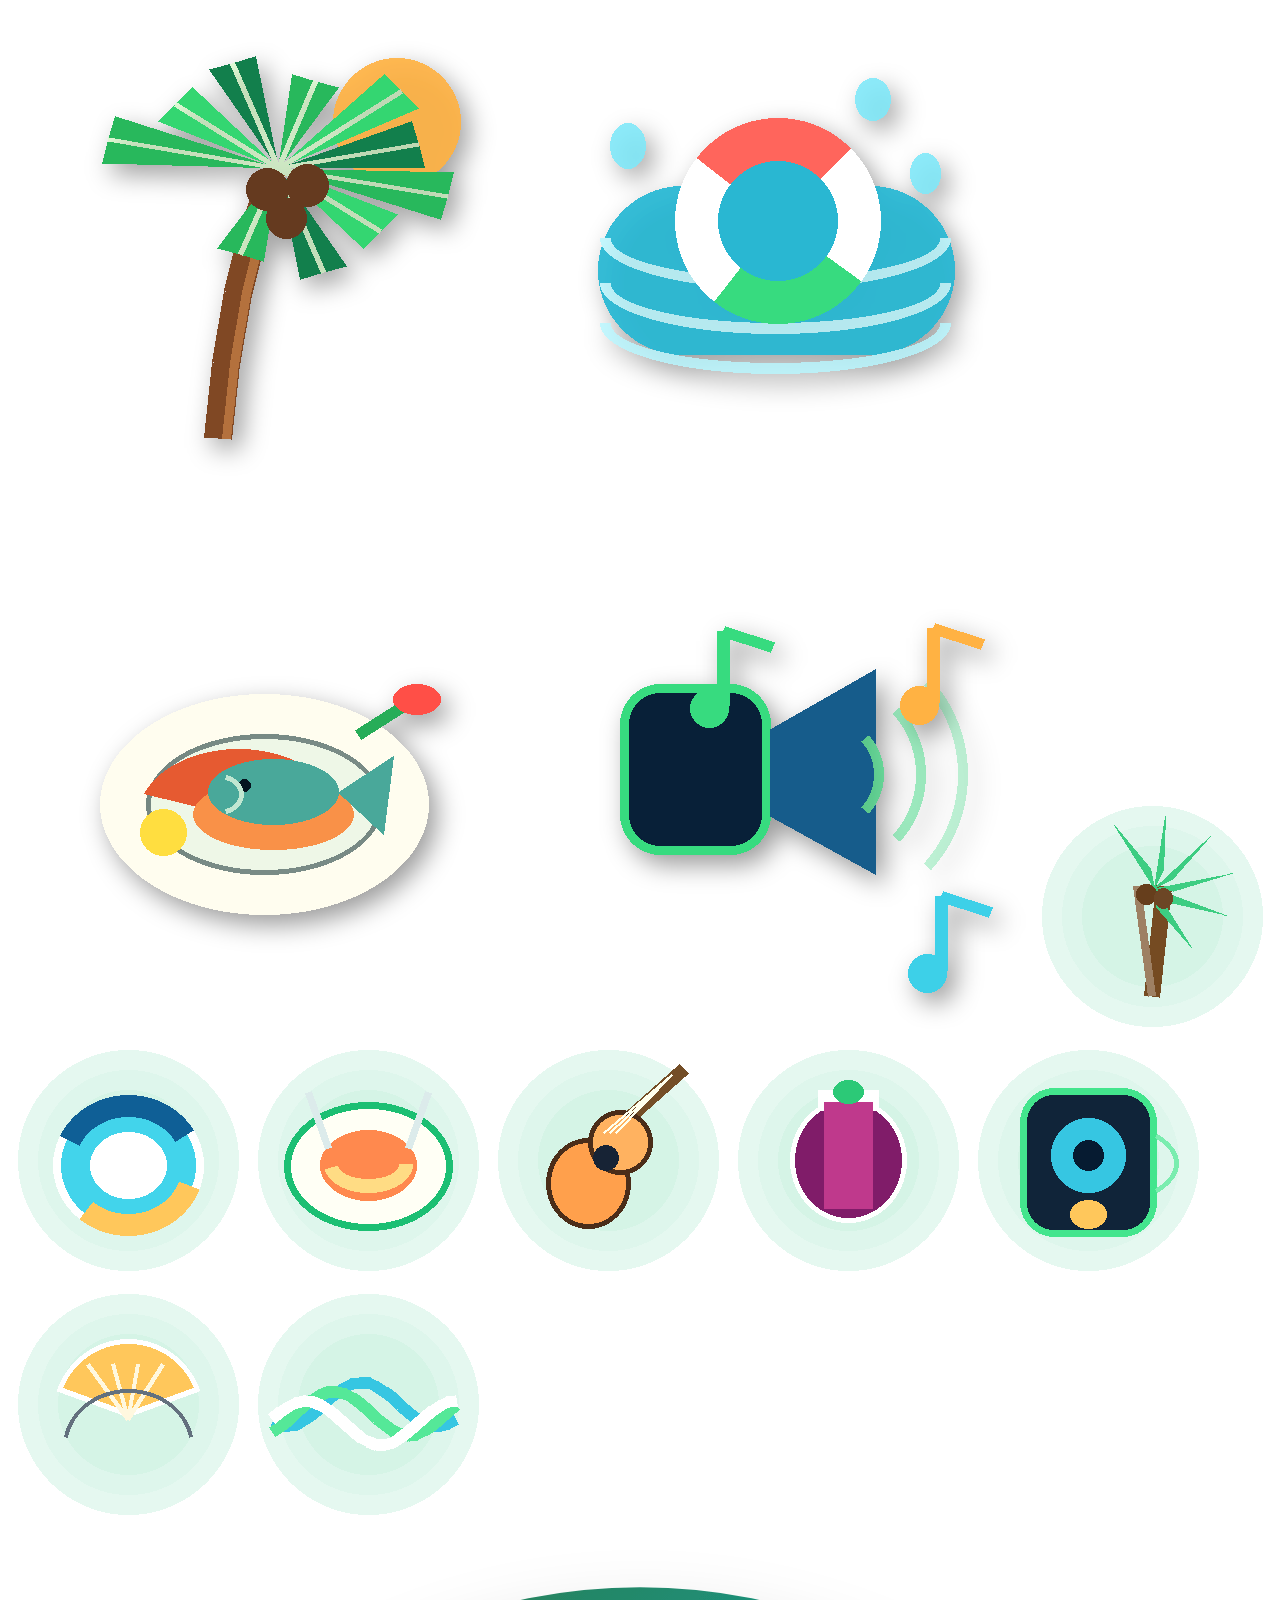
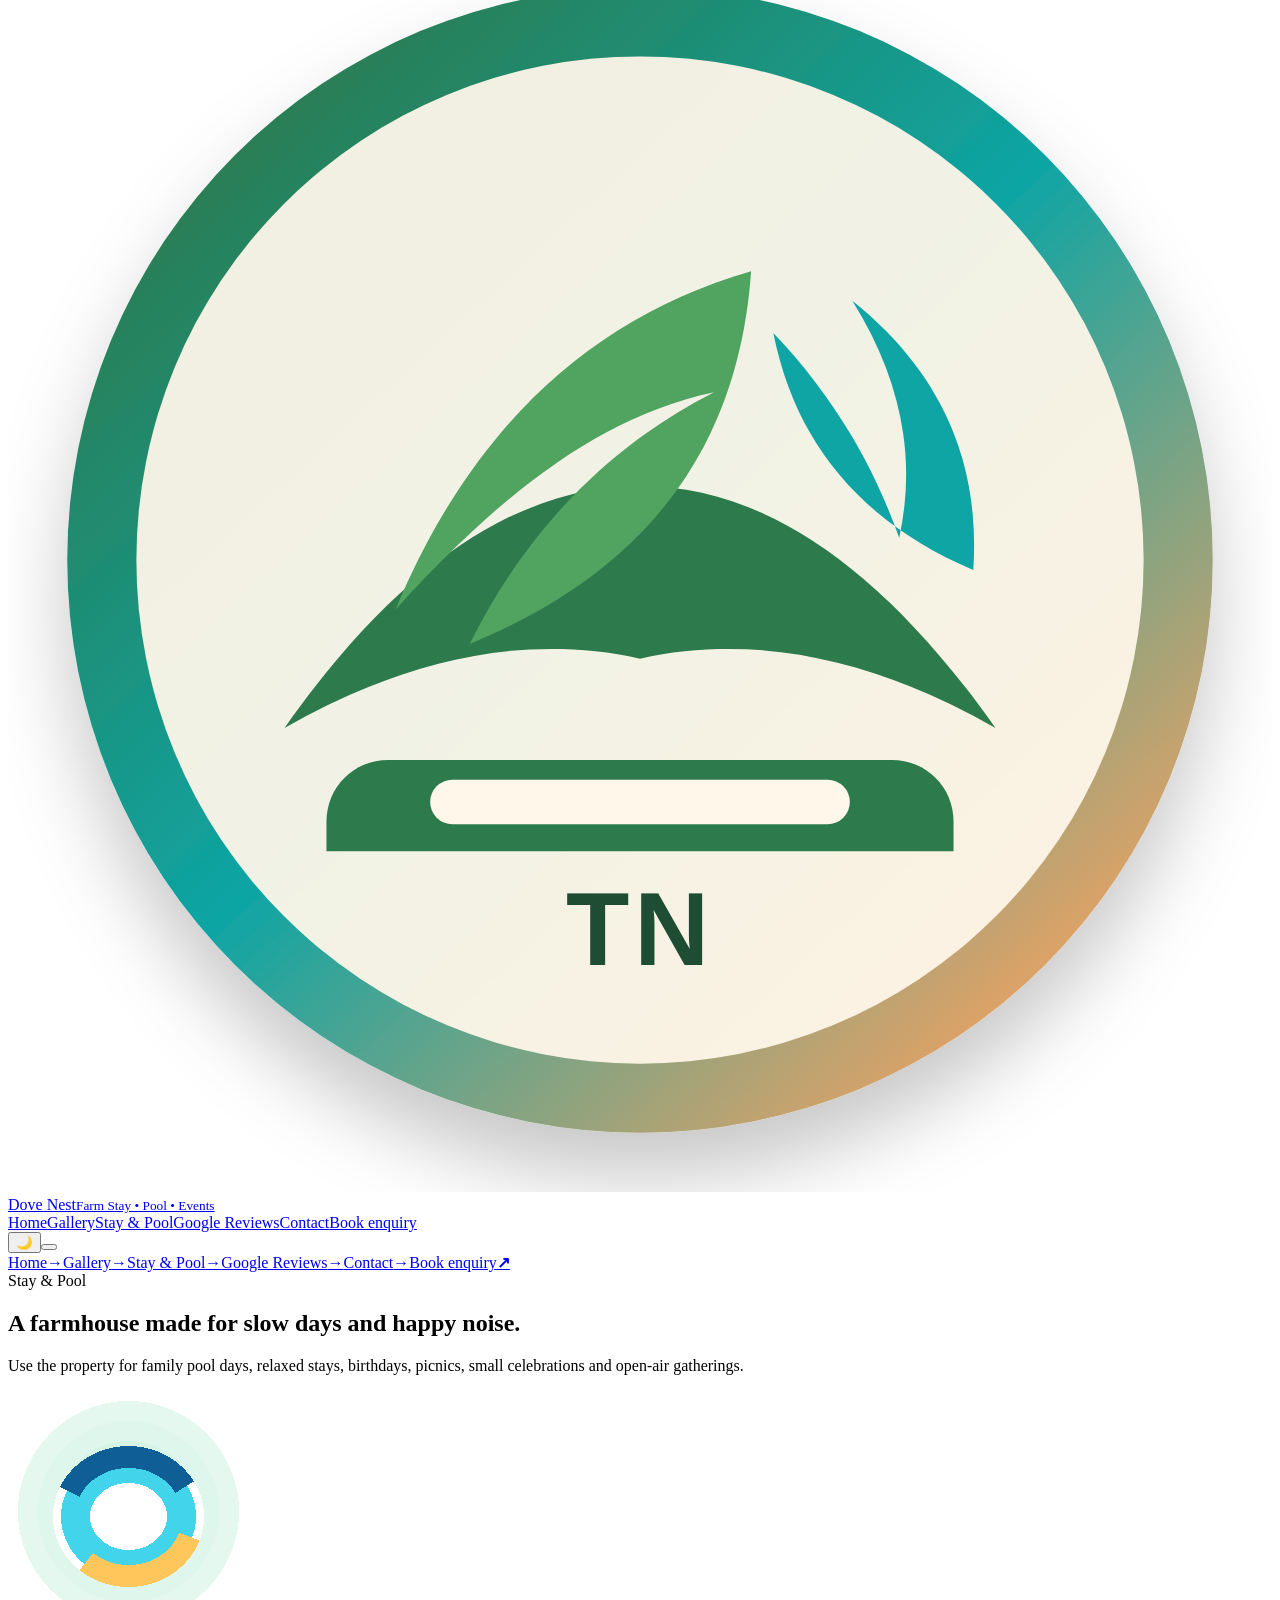
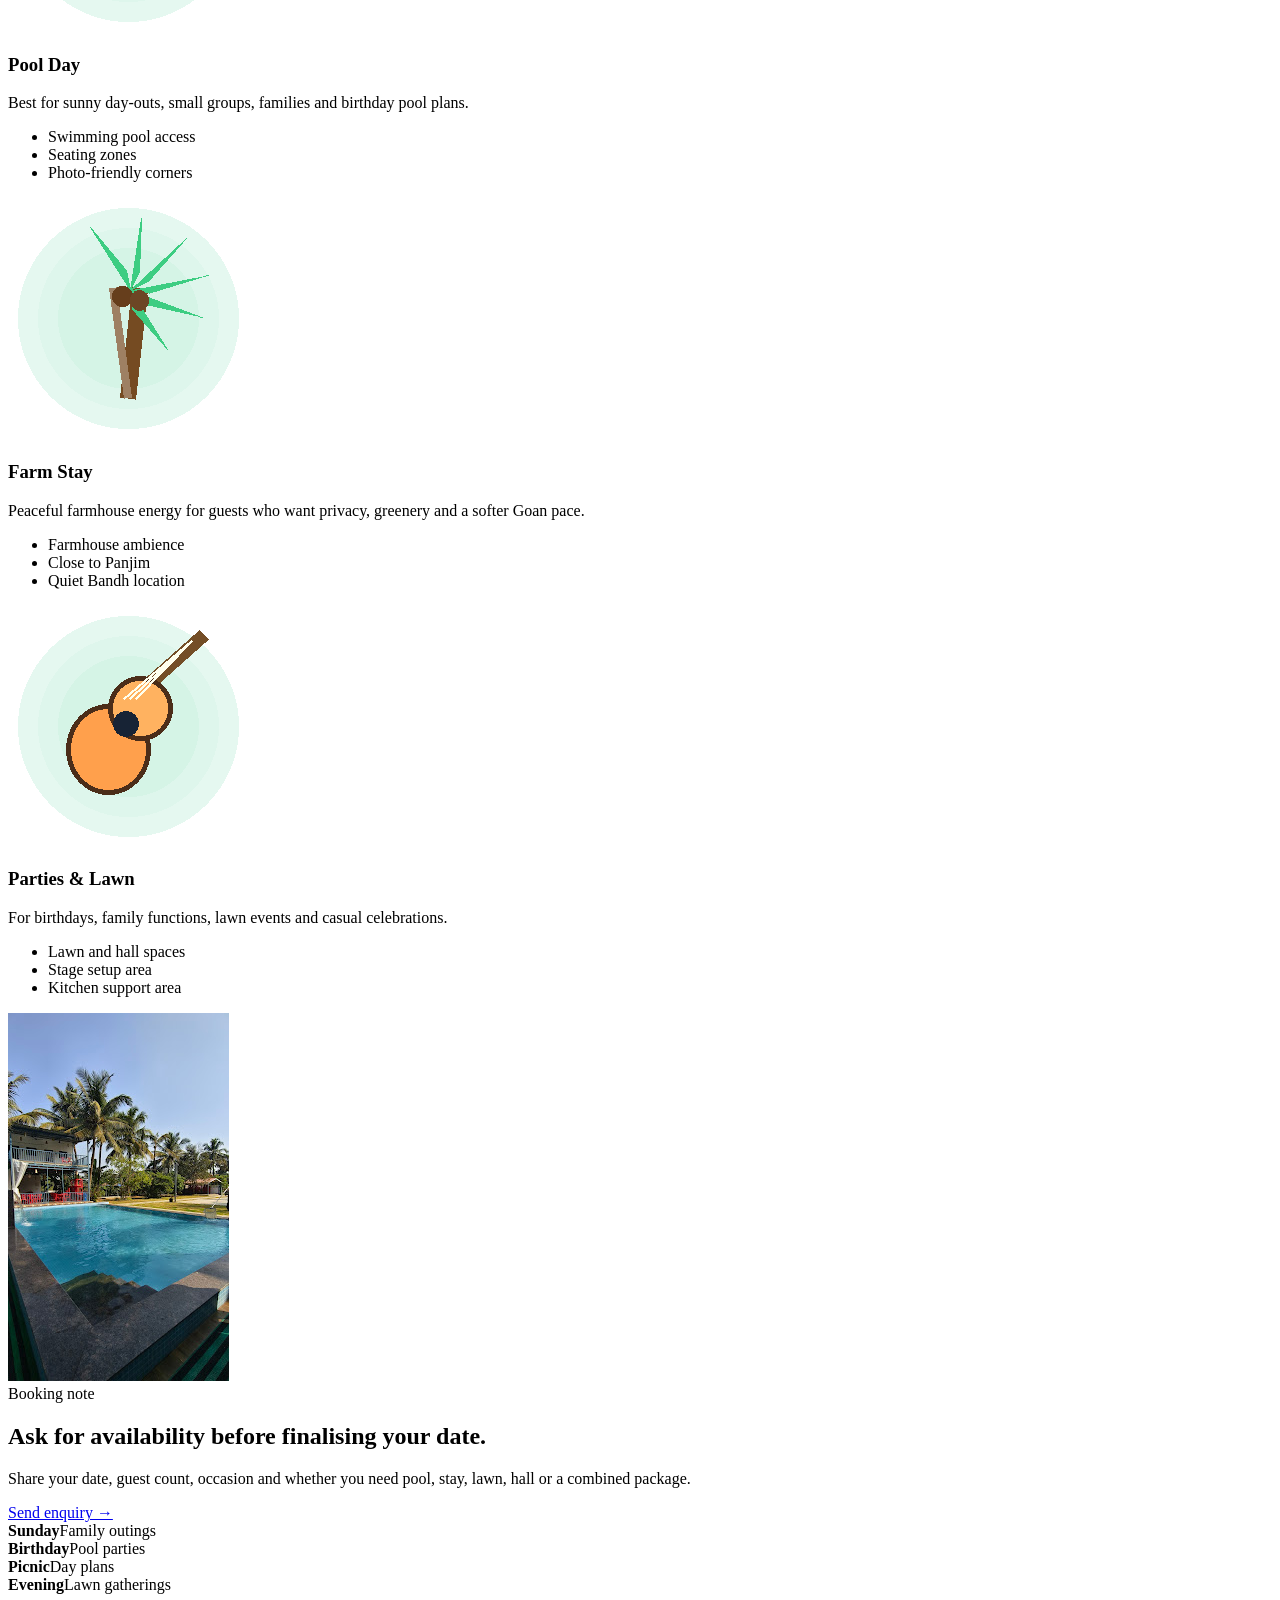
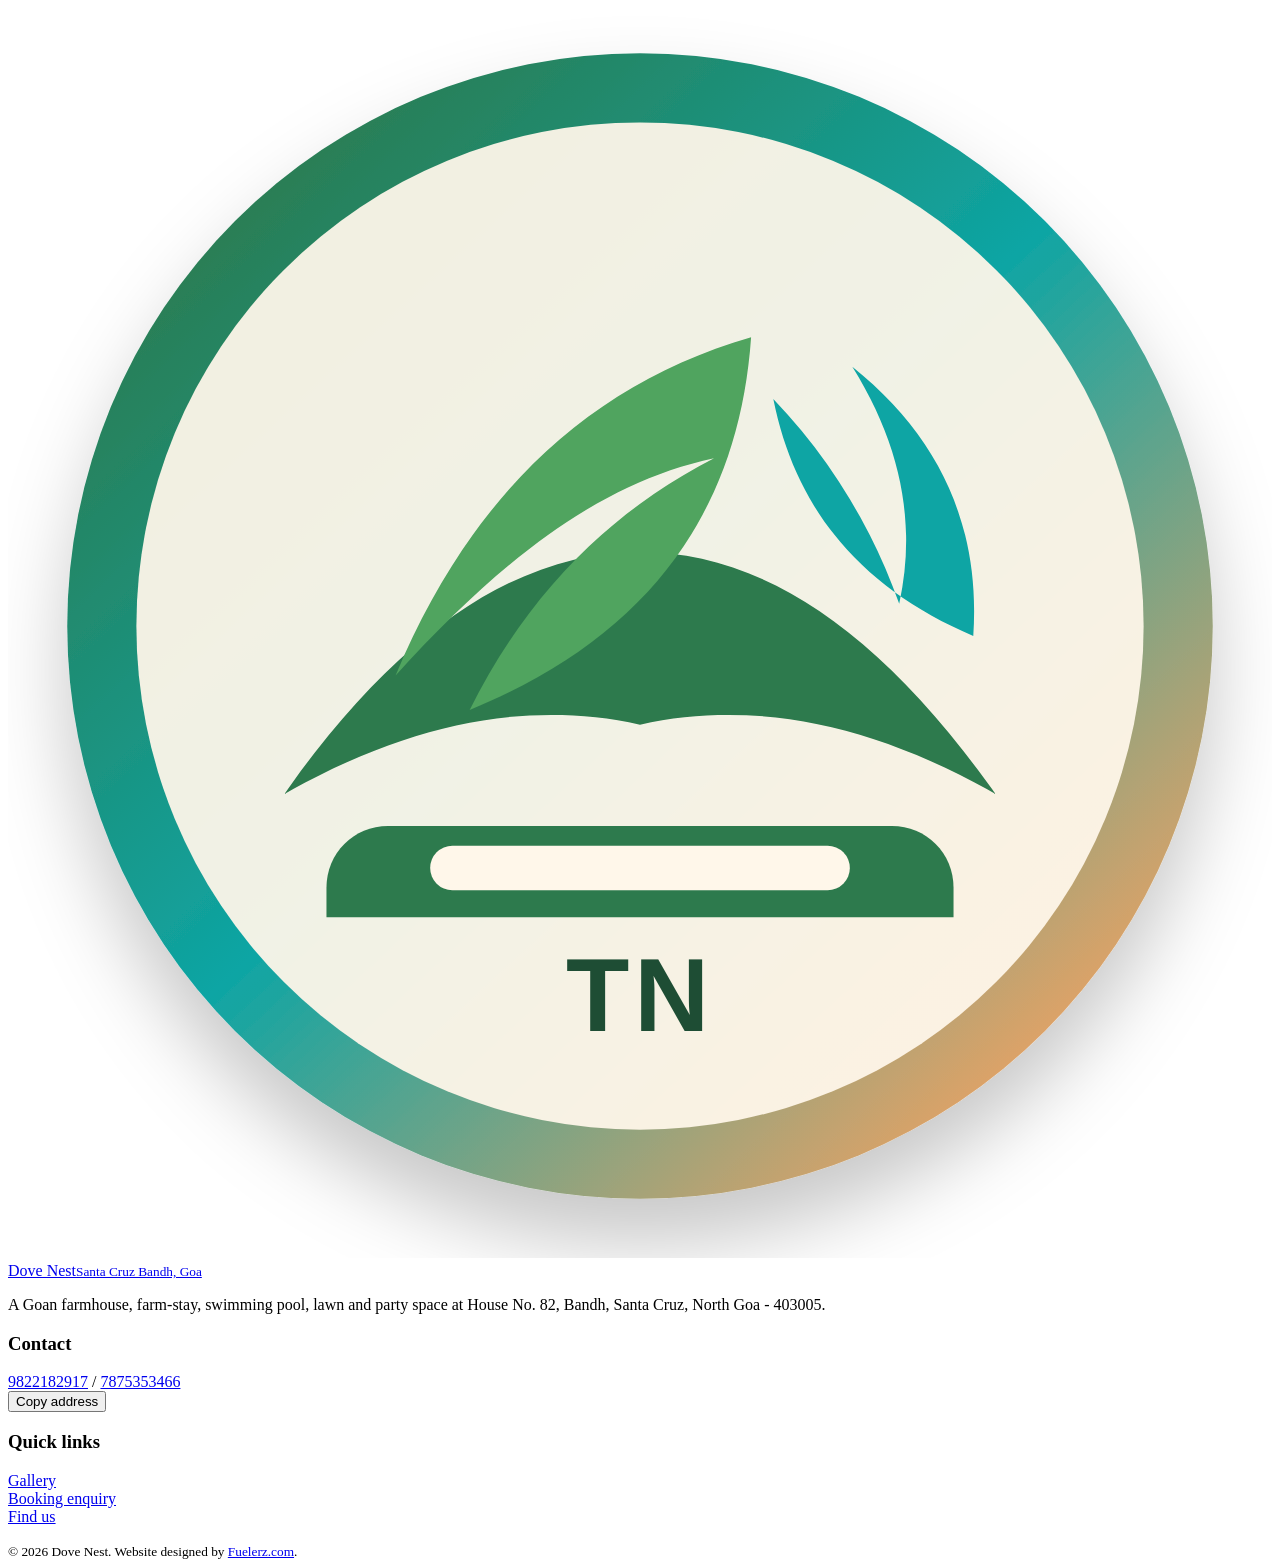
==== frontend/availability.html @ a248d635 "Add files via upload" ====
<!DOCTYPE html><html lang="en"><head><meta charset="UTF-8"><meta name="viewport" content="width=device-width, initial-scale=1.0"><title>Dove Nest Stay & Pool | Farm Stay and Swimming Pool in Santa Cruz</title><meta name="description" content="Explore Dove Nest farm stay, swimming pool, lawn and party hall options for day outings, stays and private celebrations in Santa Cruz Bandh, Goa."><meta name="keywords" content="Dove Nest Goa, Dove Nest farmhouse, Dove Nest farm stay, swimming pool Santa Cruz Goa, Bandh St Cruz pool, Goa party hall, farmhouse near Panjim"><meta name="robots" content="index, follow"><meta name="theme-color" content="#061b31"><meta property="og:type" content="website"><meta property="og:title" content="Dove Nest Stay & Pool | Farm Stay and Swimming Pool in Santa Cruz"><meta property="og:description" content="Explore Dove Nest farm stay, swimming pool, lawn and party hall options for day outings, stays and private celebrations in Santa Cruz Bandh, Goa."><meta property="og:image" content="../assets/front.png"><link rel="icon" type="image/png" href="../assets/favicon.png"><link rel="apple-touch-icon" href="../assets/logo.png"><link rel="stylesheet" href="../frontend/css/style.css"></head><body><div class="page"><img class="bg-png bg-goa" src="../assets/float-goan.png" alt="" loading="lazy"><img class="bg-png bg-pool" src="../assets/float-pool.png" alt="" loading="lazy"><img class="bg-png bg-food" src="../assets/float-food.png" alt="" loading="lazy"><img class="bg-png bg-music" src="../assets/float-music.png" alt="" loading="lazy"><img class="bg-png bg-palm" src="../assets/float-palm2.png" alt="" loading="lazy"><img class="bg-png bg-ring" src="../assets/float-poolring.png" alt="" loading="lazy"><img class="bg-png bg-plate" src="../assets/float-fishplate.png" alt="" loading="lazy"><img class="bg-png bg-guitar" src="../assets/float-guitar.png" alt="" loading="lazy"><img class="bg-png bg-kokum" src="../assets/float-kokum.png" alt="" loading="lazy"><img class="bg-png bg-speaker" src="../assets/float-speaker.png" alt="" loading="lazy"><img class="bg-png bg-shell" src="../assets/float-shell.png" alt="" loading="lazy"><img class="bg-png bg-wave" src="../assets/float-wave.png" alt="" loading="lazy"><nav class="nav"><div class="container nav-inner"><a class="brand" href="../index.html"><img src="../assets/logo.svg" alt="Dove Nest logo"><span class="brand-text"><span>Dove Nest</span><small>Farm Stay • Pool • Events</small></span></a><div class="desktop-menu"><a class="" href="../index.html">Home</a><a class="" href="gallery.html">Gallery</a><a class="active" href="availability.html">Stay & Pool</a><a class="" href="feedback.html">Google Reviews</a><a class="" href="contact.html">Contact</a><a class="book-pill" href="booking.html">Book enquiry</a></div><div class="nav-actions"><button class="icon-btn theme-toggle" data-theme-toggle type="button" aria-label="Change theme">🌙</button><button class="icon-btn hamburger" data-menu-toggle type="button" aria-expanded="false" aria-label="Open menu"><span></span><span></span><span></span></button></div></div></nav><div class="mobile-menu"><a class="" href="../index.html"><span>Home</span><b>→</b></a><a class="" href="gallery.html"><span>Gallery</span><b>→</b></a><a class="active" href="availability.html"><span>Stay & Pool</span><b>→</b></a><a class="" href="feedback.html"><span>Google Reviews</span><b>→</b></a><a class="" href="contact.html"><span>Contact</span><b>→</b></a><a class="book-pill" href="booking.html"><span>Book enquiry</span><b>↗</b></a></div><section class="section page-hero"><div class="container"><div class="section-head reveal"><span class="eyebrow">Stay & Pool</span><h1>A farmhouse made for slow days and happy noise.</h1><p class="lead">Use the property for family pool days, relaxed stays, birthdays, picnics, small celebrations and open-air gatherings.</p></div><div class="grid cards"><article class="card reveal"><div class="icon"><img src="../assets/float-poolring.png" alt=""></div><h3>Pool Day</h3><p>Best for sunny day-outs, small groups, families and birthday pool plans.</p><ul class="feature-list"><li>Swimming pool access</li><li>Seating zones</li><li>Photo-friendly corners</li></ul></article><article class="card reveal delay-1"><div class="icon"><img src="../assets/float-palm2.png" alt=""></div><h3>Farm Stay</h3><p>Peaceful farmhouse energy for guests who want privacy, greenery and a softer Goan pace.</p><ul class="feature-list"><li>Farmhouse ambience</li><li>Close to Panjim</li><li>Quiet Bandh location</li></ul></article><article class="card reveal delay-2"><div class="icon"><img src="../assets/float-guitar.png" alt=""></div><h3>Parties & Lawn</h3><p>For birthdays, family functions, lawn events and casual celebrations.</p><ul class="feature-list"><li>Lawn and hall spaces</li><li>Stage setup area</li><li>Kitchen support area</li></ul></article></div></div></section><section class="section"><div class="container experience"><div class="big-card card reveal"><img src="../assets/swimminpool.jpg" alt="Dove Nest swimming pool"><div class="content"><span class="eyebrow">Booking note</span><h2>Ask for availability before finalising your date.</h2><p>Share your date, guest count, occasion and whether you need pool, stay, lawn, hall or a combined package.</p><a class="cta" href="booking.html">Send enquiry →</a></div></div><div class="vibe-stack reveal delay-1"><div class="stat"><strong>Sunday</strong><span>Family outings</span></div><div class="stat"><strong>Birthday</strong><span>Pool parties</span></div><div class="stat"><strong>Picnic</strong><span>Day plans</span></div><div class="stat"><strong>Evening</strong><span>Lawn gatherings</span></div></div></div></section><footer class="footer"><div class="container footer-grid"><div><a class="brand" href="../index.html"><img src="../assets/logo.svg" alt="Dove Nest logo"><span class="brand-text"><span>Dove Nest</span><small>Santa Cruz Bandh, Goa</small></span></a><p>A Goan farmhouse, farm-stay, swimming pool, lawn and party space at House No. 82, Bandh, Santa Cruz, North Goa - 403005.</p></div><div><h3>Contact</h3><p><a href="tel:+919822182917">9822182917</a> / <a href="tel:+917875353466">7875353466</a><br><button class="cta ghost" data-copy="House No. 82, Bandh, Santa Cruz, North Goa - 403005" type="button">Copy address</button></p></div><div><h3>Quick links</h3><p><a href="../frontend/gallery.html">Gallery</a><br><a href="../frontend/booking.html">Booking enquiry</a><br><a href="../frontend/contact.html">Find us</a></p></div></div><div class="container footer-bottom"><small>© 2026 Dove Nest. Website designed by <a href="https://fuelerz.com" target="_blank" rel="noopener">Fuelerz.com</a>.</small></div></footer><div class="toast" data-toast></div></div><script src="../frontend/js/main.js"></script></body></html>
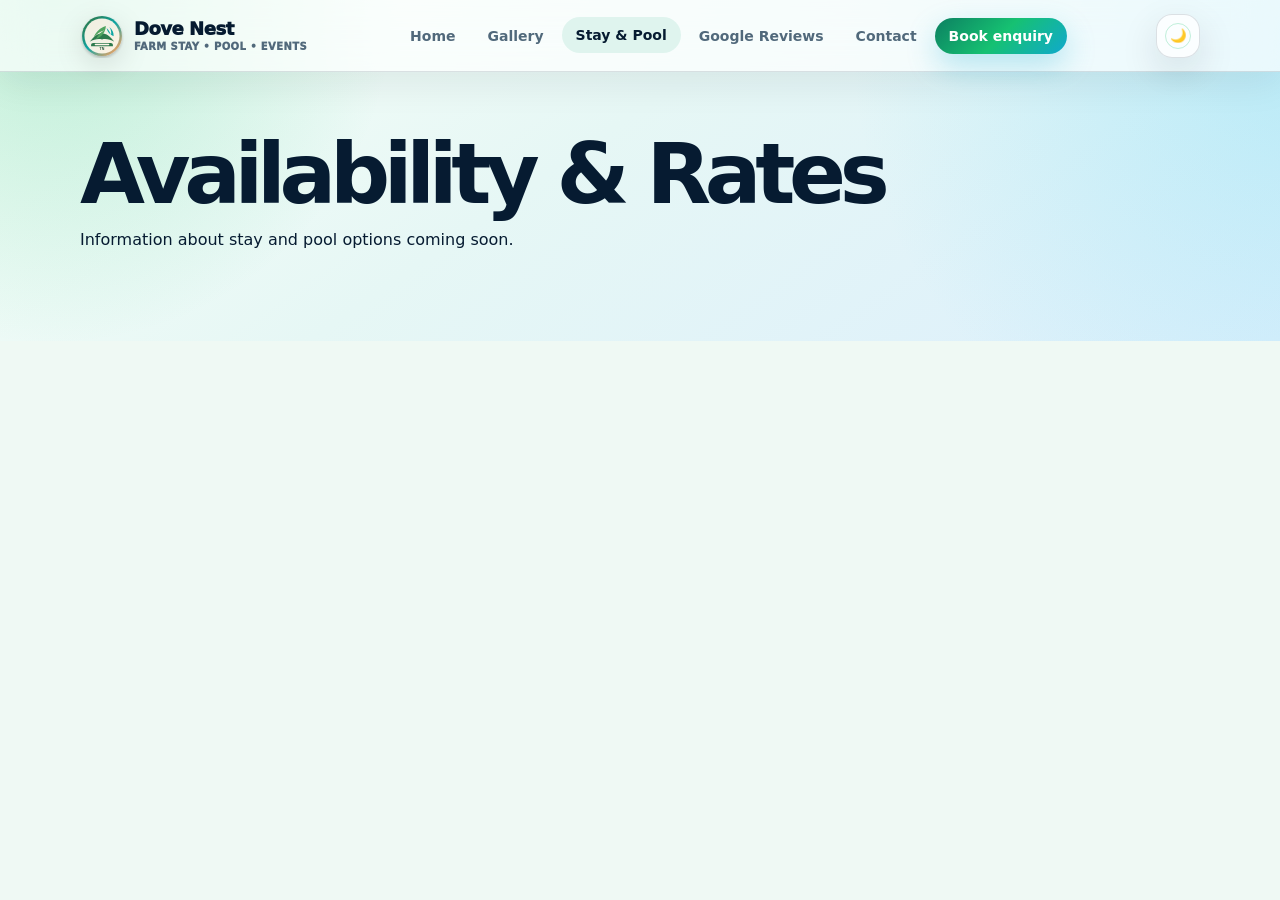
==== commit 75d6d917: "Change all logo and favicon filepaths to blueLogo.png" ====
--- a/frontend/availability.html
+++ b/frontend/availability.html
@@ -1 +1 @@
-<!DOCTYPE html><html lang="en"><head><meta charset="UTF-8"><meta name="viewport" content="width=device-width, initial-scale=1.0"><title>Dove Nest Stay & Pool | Farm Stay and Swimming Pool in Santa Cruz</title><meta name="description" content="Explore Dove Nest farm stay, swimming pool, lawn and party hall options for day outings, stays and private celebrations in Santa Cruz Bandh, Goa."><meta name="keywords" content="Dove Nest Goa, Dove Nest farmhouse, Dove Nest farm stay, swimming pool Santa Cruz Goa, Bandh St Cruz pool, Goa party hall, farmhouse near Panjim"><meta name="robots" content="index, follow"><meta name="theme-color" content="#061b31"><meta property="og:type" content="website"><meta property="og:title" content="Dove Nest Stay & Pool | Farm Stay and Swimming Pool in Santa Cruz"><meta property="og:description" content="Explore Dove Nest farm stay, swimming pool, lawn and party hall options for day outings, stays and private celebrations in Santa Cruz Bandh, Goa."><meta property="og:image" content="../assets/front.png"><link rel="icon" type="image/png" href="../assets/favicon.png"><link rel="apple-touch-icon" href="../assets/logo.png"><link rel="stylesheet" href="../frontend/css/style.css"></head><body><div class="page"><img class="bg-png bg-goa" src="../assets/float-goan.png" alt="" loading="lazy"><img class="bg-png bg-pool" src="../assets/float-pool.png" alt="" loading="lazy"><img class="bg-png bg-food" src="../assets/float-food.png" alt="" loading="lazy"><img class="bg-png bg-music" src="../assets/float-music.png" alt="" loading="lazy"><img class="bg-png bg-palm" src="../assets/float-palm2.png" alt="" loading="lazy"><img class="bg-png bg-ring" src="../assets/float-poolring.png" alt="" loading="lazy"><img class="bg-png bg-plate" src="../assets/float-fishplate.png" alt="" loading="lazy"><img class="bg-png bg-guitar" src="../assets/float-guitar.png" alt="" loading="lazy"><img class="bg-png bg-kokum" src="../assets/float-kokum.png" alt="" loading="lazy"><img class="bg-png bg-speaker" src="../assets/float-speaker.png" alt="" loading="lazy"><img class="bg-png bg-shell" src="../assets/float-shell.png" alt="" loading="lazy"><img class="bg-png bg-wave" src="../assets/float-wave.png" alt="" loading="lazy"><nav class="nav"><div class="container nav-inner"><a class="brand" href="../index.html"><img src="../assets/logo.svg" alt="Dove Nest logo"><span class="brand-text"><span>Dove Nest</span><small>Farm Stay • Pool • Events</small></span></a><div class="desktop-menu"><a class="" href="../index.html">Home</a><a class="" href="gallery.html">Gallery</a><a class="active" href="availability.html">Stay & Pool</a><a class="" href="feedback.html">Google Reviews</a><a class="" href="contact.html">Contact</a><a class="book-pill" href="booking.html">Book enquiry</a></div><div class="nav-actions"><button class="icon-btn theme-toggle" data-theme-toggle type="button" aria-label="Change theme">🌙</button><button class="icon-btn hamburger" data-menu-toggle type="button" aria-expanded="false" aria-label="Open menu"><span></span><span></span><span></span></button></div></div></nav><div class="mobile-menu"><a class="" href="../index.html"><span>Home</span><b>→</b></a><a class="" href="gallery.html"><span>Gallery</span><b>→</b></a><a class="active" href="availability.html"><span>Stay & Pool</span><b>→</b></a><a class="" href="feedback.html"><span>Google Reviews</span><b>→</b></a><a class="" href="contact.html"><span>Contact</span><b>→</b></a><a class="book-pill" href="booking.html"><span>Book enquiry</span><b>↗</b></a></div><section class="section page-hero"><div class="container"><div class="section-head reveal"><span class="eyebrow">Stay & Pool</span><h1>A farmhouse made for slow days and happy noise.</h1><p class="lead">Use the property for family pool days, relaxed stays, birthdays, picnics, small celebrations and open-air gatherings.</p></div><div class="grid cards"><article class="card reveal"><div class="icon"><img src="../assets/float-poolring.png" alt=""></div><h3>Pool Day</h3><p>Best for sunny day-outs, small groups, families and birthday pool plans.</p><ul class="feature-list"><li>Swimming pool access</li><li>Seating zones</li><li>Photo-friendly corners</li></ul></article><article class="card reveal delay-1"><div class="icon"><img src="../assets/float-palm2.png" alt=""></div><h3>Farm Stay</h3><p>Peaceful farmhouse energy for guests who want privacy, greenery and a softer Goan pace.</p><ul class="feature-list"><li>Farmhouse ambience</li><li>Close to Panjim</li><li>Quiet Bandh location</li></ul></article><article class="card reveal delay-2"><div class="icon"><img src="../assets/float-guitar.png" alt=""></div><h3>Parties & Lawn</h3><p>For birthdays, family functions, lawn events and casual celebrations.</p><ul class="feature-list"><li>Lawn and hall spaces</li><li>Stage setup area</li><li>Kitchen support area</li></ul></article></div></div></section><section class="section"><div class="container experience"><div class="big-card card reveal"><img src="../assets/swimminpool.jpg" alt="Dove Nest swimming pool"><div class="content"><span class="eyebrow">Booking note</span><h2>Ask for availability before finalising your date.</h2><p>Share your date, guest count, occasion and whether you need pool, stay, lawn, hall or a combined package.</p><a class="cta" href="booking.html">Send enquiry →</a></div></div><div class="vibe-stack reveal delay-1"><div class="stat"><strong>Sunday</strong><span>Family outings</span></div><div class="stat"><strong>Birthday</strong><span>Pool parties</span></div><div class="stat"><strong>Picnic</strong><span>Day plans</span></div><div class="stat"><strong>Evening</strong><span>Lawn gatherings</span></div></div></div></section><footer class="footer"><div class="container footer-grid"><div><a class="brand" href="../index.html"><img src="../assets/logo.svg" alt="Dove Nest logo"><span class="brand-text"><span>Dove Nest</span><small>Santa Cruz Bandh, Goa</small></span></a><p>A Goan farmhouse, farm-stay, swimming pool, lawn and party space at House No. 82, Bandh, Santa Cruz, North Goa - 403005.</p></div><div><h3>Contact</h3><p><a href="tel:+919822182917">9822182917</a> / <a href="tel:+917875353466">7875353466</a><br><button class="cta ghost" data-copy="House No. 82, Bandh, Santa Cruz, North Goa - 403005" type="button">Copy address</button></p></div><div><h3>Quick links</h3><p><a href="../frontend/gallery.html">Gallery</a><br><a href="../frontend/booking.html">Booking enquiry</a><br><a href="../frontend/contact.html">Find us</a></p></div></div><div class="container footer-bottom"><small>© 2026 Dove Nest. Website designed by <a href="https://fuelerz.com" target="_blank" rel="noopener">Fuelerz.com</a>.</small></div></footer><div class="toast" data-toast></div></div><script src="../frontend/js/main.js"></script></body></html>+<!DOCTYPE html><html lang="en"><head><meta charset="UTF-8"><meta name="viewport" content="width=device-width, initial-scale=1.0"><title>Dove Nest Stay & Pool | Farm Stay and Swimming Pool in Santa Cruz</title><meta name="description" content="Explore Dove Nest's farm stay and swimming pool availability and rates at Santa Cruz Bandh, Goa."><link rel="icon" type="image/png" href="../assets/blueLogo.png"><link rel="apple-touch-icon" href="../assets/blueLogo.png"><link rel="stylesheet" href="css/style.css"></head><body><div class="page"><nav class="nav"><div class="container nav-inner"><a class="brand" href="../index.html"><img src="../assets/logo.svg" alt="Dove Nest logo"><span class="brand-text"><span>Dove Nest</span><small>Farm Stay • Pool • Events</small></span></a><div class="desktop-menu"><a href="../index.html">Home</a><a href="gallery.html">Gallery</a><a class="active" href="availability.html">Stay & Pool</a><a href="feedback.html">Google Reviews</a><a href="contact.html">Contact</a><a class="book-pill" href="booking.html">Book enquiry</a></div><div class="nav-actions"><button class="icon-btn theme-toggle" data-theme-toggle type="button" aria-label="Change theme">🌙</button><button class="icon-btn hamburger" data-menu-toggle type="button" aria-expanded="false" aria-label="Open menu"><span></span><span></span><span></span></button></div></div></nav><div class="mobile-menu"><a href="../index.html"><span>Home</span><b>➤</b></a><a href="gallery.html"><span>Gallery</span><b>➤</b></a><a class="active" href="availability.html"><span>Stay & Pool</span><b>➤</b></a><a href="feedback.html"><span>Google Reviews</span><b>➤</b></a><a href="contact.html"><span>Contact</span><b>➤</b></a><a class="book-pill" href="booking.html"><span>Book enquiry</span><b>➤</b></a></div><header class="hero"><div class="container"><h1>Availability & Rates</h1><p>Information about stay and pool options coming soon.</p></div></header><script src="js/script.js"></script></body></html>
--- a/frontend/css/style.css
+++ b/frontend/css/style.css
@@ -0,0 +1,8 @@
+
+:root{--bg:#eff9f4;--surface:rgba(255,255,255,.78);--surface-solid:#ffffff;--surface-2:#dff4ee;--text:#061b31;--muted:#51697b;--brand:#16c172;--brand-2:#10a9ce;--brand-3:#0a5b4f;--sun:#ffc75b;--coral:#ff7a59;--pool:#54d8f1;--border:rgba(6,27,49,.13);--shadow:0 24px 80px rgba(4,21,39,.18);--soft-shadow:0 14px 38px rgba(4,21,39,.12);--radius:28px;--nav-h:72px;--body-bg:radial-gradient(circle at 4% 0%,rgba(22,193,114,.26),transparent 27%),radial-gradient(circle at 102% 12%,rgba(84,216,241,.28),transparent 34%),linear-gradient(145deg,#f8fff8 0%,#e6f7f5 45%,#dceffc 100%)}
+html.dark{--bg:#03101f;--surface:rgba(7,27,49,.78);--surface-solid:#071b31;--surface-2:#0b2742;--text:#efffff;--muted:#a9c4d2;--brand:#43e58d;--brand-2:#36c6e2;--brand-3:#0f7b65;--sun:#ffc35c;--coral:#ff8a6f;--pool:#52dcf2;--border:rgba(80,226,159,.22);--shadow:0 34px 100px rgba(0,0,0,.58);--soft-shadow:0 18px 48px rgba(0,0,0,.42);--body-bg:radial-gradient(circle at 10% -8%,rgba(67,229,141,.20),transparent 31%),radial-gradient(circle at 92% 4%,rgba(54,198,226,.20),transparent 35%),radial-gradient(circle at 44% 100%,rgba(18,74,114,.42),transparent 46%),linear-gradient(145deg,#020a14 0%,#03101f 45%,#071b31 100%)}
+*{box-sizing:border-box}html{scroll-behavior:smooth;min-height:100%;background:var(--bg)}body{margin:0;min-height:100%;font-family:Inter,ui-sans-serif,system-ui,-apple-system,BlinkMacSystemFont,"Segoe UI",Arial,sans-serif;background:var(--body-bg)!important;background-attachment:fixed;color:var(--text);overflow-x:hidden}body:before{content:"";position:fixed;inset:0;pointer-events:none;background-image:linear-gradient(rgba(255,255,255,.04) 1px,transparent 1px),linear-gradient(90deg,rgba(255,255,255,.04) 1px,transparent 1px);background-size:48px 48px;mask-image:linear-gradient(to bottom,rgba(0,0,0,.4),transparent 70%);z-index:0}.page{position:relative;isolation:isolate;background:transparent!important;overflow:hidden}a{color:inherit;text-decoration:none}img{max-width:100%;display:block}.container{width:min(1120px,calc(100% - 32px));margin-inline:auto}.nav{position:sticky;top:0;z-index:1000;height:var(--nav-h);display:flex;align-items:center;background:rgba(255,255,255,.68);border-bottom:1px solid var(--border);backdrop-filter:blur(20px);box-shadow:0 10px 38px rgba(4,21,39,.08)}html.dark .nav{background:rgba(7,27,49,.82)!important}.nav-inner{display:flex;align-items:center;justify-content:space-between;gap:10px}.brand{display:flex;align-items:center;gap:10px;font-weight:950;letter-spacing:-.03em}.brand img{width:44px;height:44px;border-radius:14px;filter:drop-shadow(0 8px 14px rgba(0,0,0,.12))}.brand-text{display:grid;line-height:1}.brand-text span{font-size:18px}.brand-text small{font-size:10px;color:var(--muted);letter-spacing:.04em;text-transform:uppercase;margin-top:4px}.desktop-menu{display:none}.desktop-menu a{padding:10px 14px;border-radius:999px;color:var(--muted);font-weight:800;font-size:14px;transition:.25s ease}.desktop-menu a:hover,.desktop-menu a.active{background:var(--surface-2);color:var(--text);transform:translateY(-1px)}.desktop-menu .book-pill,.book-pill{background:linear-gradient(135deg,#0c8061,var(--brand),var(--brand-2));color:white!important;box-shadow:0 12px 30px rgba(16,169,206,.28)}.nav-actions{display:flex;align-items:center;gap:8px}.icon-btn{width:44px;height:44px;border:1px solid var(--border);border-radius:16px;background:var(--surface);color:var(--text);display:grid;place-items:center;cursor:pointer;box-shadow:var(--soft-shadow);transition:.25s ease}.icon-btn:hover{transform:translateY(-2px)}.theme-toggle{position:relative;overflow:hidden}.theme-toggle:after{content:"";position:absolute;inset:8px;border-radius:999px;border:1px solid color-mix(in srgb,var(--brand) 40%,transparent);opacity:.65;animation:pulseRing 2.7s ease-in-out infinite}.hamburger span{display:block;width:18px;height:2px;background:currentColor;border-radius:99px;transition:.25s ease}.hamburger{gap:4px}.menu-open .hamburger span:nth-child(1){transform:translateY(6px) rotate(45deg)}.menu-open .hamburger span:nth-child(2){opacity:0}.menu-open .hamburger span:nth-child(3){transform:translateY(-6px) rotate(-45deg)}.mobile-menu{position:fixed;z-index:999;top:calc(var(--nav-h) + 10px);left:16px;right:16px;padding:14px;border:1px solid var(--border);border-radius:28px;background:rgba(255,255,255,.94);backdrop-filter:blur(22px);box-shadow:var(--shadow);transform:translateY(-18px) scale(.96);opacity:0;pointer-events:none;transition:.32s cubic-bezier(.16,1,.3,1)}html.dark .mobile-menu{background:rgba(7,27,49,.96)!important}.menu-open .mobile-menu{transform:translateY(0) scale(1);opacity:1;pointer-events:auto}.mobile-menu a{display:flex;align-items:center;justify-content:space-between;padding:14px 16px;border-radius:18px;color:var(--text);font-weight:900}.mobile-menu a.active,.mobile-menu a:hover{background:var(--surface-2)}.hero{padding:34px 0 58px;position:relative}.hero-grid{display:grid;gap:26px;align-items:center}.eyebrow{display:inline-flex;align-items:center;gap:8px;padding:8px 12px;border:1px solid var(--border);background:color-mix(in srgb,var(--surface-solid) 72%,transparent);border-radius:999px;color:var(--brand-3);font-size:12px;font-weight:950;letter-spacing:.08em;text-transform:uppercase;box-shadow:var(--soft-shadow)}html.dark .eyebrow{color:var(--brand)}h1,h2,h3,p{margin-top:0}h1{font-size:clamp(42px,13vw,84px);line-height:.88;letter-spacing:-.075em;margin:18px 0;color:var(--text)}h2{font-size:clamp(30px,8vw,58px);line-height:.95;letter-spacing:-.06em;margin:12px 0 14px}h3{font-size:21px;letter-spacing:-.03em;margin-bottom:8px}.lead{font-size:clamp(17px,4vw,21px);line-height:1.65;color:var(--muted);max-width:680px}.hero-actions,.center-actions{display:flex;gap:12px;flex-wrap:wrap;align-items:center}.center-actions{justify-content:center;margin-top:24px}.cta{display:inline-flex;align-items:center;justify-content:center;gap:8px;border:0;border-radius:999px;padding:14px 19px;background:linear-gradient(135deg,#0c8061,var(--brand),var(--brand-2));color:#fff;font-weight:950;box-shadow:0 16px 36px rgba(16,169,206,.25);cursor:pointer;transition:.25s cubic-bezier(.16,1,.3,1);text-align:center}.cta:hover{transform:translateY(-3px);box-shadow:0 22px 46px rgba(16,169,206,.34)}.cta.ghost,.ghost{background:var(--surface);color:var(--text);border:1px solid var(--border);box-shadow:var(--soft-shadow)}html.dark .ghost{background:rgba(8,34,61,.75)}.mini-strip{display:flex;gap:8px;flex-wrap:wrap;margin-top:22px}.mini-strip span{padding:9px 12px;border-radius:999px;background:var(--surface);border:1px solid var(--border);font-size:13px;font-weight:850;color:var(--muted)}.hero-card{position:relative;border-radius:34px;min-height:420px;box-shadow:var(--shadow);perspective:900px;transition:transform .18s ease;outline:1px solid rgba(255,255,255,.22)}.hero-card .main-img{width:100%;height:100%;min-height:420px;object-fit:cover;border-radius:34px;border:1px solid rgba(255,255,255,.30)}.glass-panel{position:absolute;left:12px;right:12px;bottom:12px;display:grid;gap:14px;padding:16px;border-radius:24px;background:rgba(255,255,255,.78);backdrop-filter:blur(18px);border:1px solid rgba(255,255,255,.55);box-shadow:var(--soft-shadow)}html.dark .glass-panel{background:rgba(4,18,34,.78);color:#efffff;border-color:rgba(82,220,242,.22)}.glass-panel span{color:var(--muted)}.motion-orbit{position:absolute;inset:-18px;z-index:3;pointer-events:none}.orb{position:absolute;width:82px;filter:drop-shadow(0 18px 26px rgba(0,0,0,.22));animation:floaty 6s ease-in-out infinite}.orb-1{left:-10px;top:20px}.orb-2{right:-16px;top:58px;animation-delay:-1.3s}.orb-3{left:8px;bottom:110px;animation-delay:-2.7s}.orb-4{right:12px;bottom:108px;animation-delay:-4s}.section{padding:48px 0;position:relative}.page-hero{padding-top:34px}.section-head{text-align:left;margin-bottom:24px}.section-head p{color:var(--muted)}.grid{display:grid;gap:16px}.cards{grid-template-columns:1fr}.card,.contact-card,.stat,.google-review-card{background:var(--surface);border:1px solid var(--border);border-radius:var(--radius);box-shadow:var(--soft-shadow);backdrop-filter:blur(14px)}.card{padding:22px;transition:.28s ease}.card:hover{transform:translateY(-5px)}.card .icon{width:58px;height:58px;border-radius:20px;display:grid;place-items:center;background:var(--surface-2);margin-bottom:14px;overflow:hidden}.card .icon img{width:54px;height:54px;object-fit:contain}.feature-list{list-style:none;margin:14px 0 0;padding:0;display:grid;gap:9px}.feature-list li{color:var(--muted);font-weight:700}.feature-list li:before{content:"✓";display:inline-grid;place-items:center;width:20px;height:20px;margin-right:8px;border-radius:50%;background:color-mix(in srgb,var(--brand) 18%,transparent);color:var(--brand);font-size:12px}.experience{display:grid;gap:18px}.big-card{padding:0;overflow:hidden}.big-card img{width:100%;height:250px;object-fit:cover}.big-card .content{padding:22px}.vibe-stack,.stats{display:grid;grid-template-columns:1fr 1fr;gap:12px}.vibe-stack.compact{margin-top:22px}.stat{padding:18px;min-height:112px;display:grid;align-content:center}.stat strong{font-size:28px;letter-spacing:-.05em}.stat span{color:var(--muted);font-weight:800}.image-strip{display:grid;grid-template-columns:1fr;gap:12px}.image-strip img{height:235px;width:100%;object-fit:cover;border-radius:26px;border:1px solid var(--border);box-shadow:var(--soft-shadow)}.booking-band{display:grid;gap:18px;padding:26px;border-radius:34px;background:linear-gradient(135deg,rgba(6,27,49,.96),rgba(10,91,79,.86));color:white;box-shadow:var(--shadow);overflow:hidden;position:relative}.booking-band:after{content:"";position:absolute;width:250px;height:250px;right:-90px;top:-90px;background:url('../../assets/float-wave.png') center/contain no-repeat;opacity:.20;animation:floaty 7s ease-in-out infinite}.booking-band p{color:rgba(255,255,255,.76)}.booking-band .eyebrow{background:rgba(255,255,255,.12);color:#fff}.footer{padding:46px 0;background:var(--surface-solid);border-top:1px solid var(--border);margin-top:30px}.footer-grid{display:grid;gap:18px}.footer p,.footer small{color:var(--muted);line-height:1.7}.footer-bottom{margin-top:22px}html.dark .footer{background:#06172b!important}.toast{position:fixed;left:16px;right:16px;bottom:18px;z-index:2000;background:var(--text);color:var(--bg);padding:14px 16px;border-radius:18px;box-shadow:var(--shadow);transform:translateY(30px);opacity:0;pointer-events:none;transition:all .3s ease}.toast.show{transform:translateY(0);opacity:1}.reveal{opacity:0;transform:translateY(28px) scale(.98);transition:opacity .78s cubic-bezier(.16,1,.3,1),transform .78s cubic-bezier(.16,1,.3,1)}.reveal.in-view{opacity:1;transform:translateY(0) scale(1)}.delay-1{transition-delay:.1s}.delay-2{transition-delay:.2s}.delay-3{transition-delay:.3s}.bg-png{position:absolute;z-index:-1;pointer-events:none;opacity:.20;filter:drop-shadow(0 24px 40px rgba(0,0,0,.12));animation:drift 11s ease-in-out infinite;mix-blend-mode:multiply}html.dark .bg-png{opacity:.24;mix-blend-mode:screen}.bg-goa{width:150px;left:-48px;top:130px}.bg-pool{width:210px;right:-78px;top:620px;animation-delay:-4s}.bg-food{width:140px;left:-50px;top:1040px;animation-delay:-7s}.bg-music{width:154px;right:-44px;top:1420px;animation-delay:-9s}.bg-palm{width:132px;right:22px;top:260px;animation-delay:-1.3s}.bg-ring{width:118px;left:8px;top:520px;animation-delay:-2.2s}.bg-plate{width:132px;right:-30px;top:980px;animation-delay:-5.2s}.bg-guitar{width:146px;left:-36px;top:1540px;animation-delay:-6.7s}.bg-kokum{width:110px;right:14px;top:1900px;animation-delay:-10s}.bg-speaker{width:120px;left:10px;top:2160px;animation-delay:-11s}.bg-shell{width:110px;right:20px;top:2480px;animation-delay:-12s}.bg-wave{width:180px;left:-50px;top:2840px;animation-delay:-13s}.gallery-filters{display:flex;gap:8px;overflow-x:auto;padding:4px 0 14px;margin-bottom:10px;scrollbar-width:none}.gallery-filters button{border:1px solid var(--border);background:var(--surface);color:var(--muted);padding:10px 14px;border-radius:999px;font-weight:950;white-space:nowrap;cursor:pointer}.gallery-filters button.active{background:linear-gradient(135deg,var(--brand),var(--brand-2));color:#fff}.masonry{columns:1;column-gap:14px}.gallery-item{break-inside:avoid;margin:0 0 14px;border-radius:26px;overflow:hidden;background:var(--surface);border:1px solid var(--border);box-shadow:var(--soft-shadow);transition:.28s ease}.gallery-item:hover{transform:translateY(-4px)}.gallery-item img{width:100%;height:auto;object-fit:cover}.gallery-item figcaption{padding:10px 13px;font-size:13px;font-weight:850;color:var(--muted)}.gallery-item.is-hidden{display:none}.gallery-item.is-extra{display:none}.gallery-expanded .gallery-item.is-extra{display:inline-block}.contact-grid{display:grid;gap:14px}.contact-card{padding:22px}.form{display:grid;gap:14px}.field{display:grid;gap:6px}.field label{font-size:13px;font-weight:900;color:var(--muted)}input,select,textarea{width:100%;border:1px solid var(--border);background:var(--surface);color:var(--text);border-radius:18px;padding:15px 16px;font:inherit;outline:none;transition:.25s ease}input:focus,select:focus,textarea:focus{border-color:var(--brand);box-shadow:0 0 0 4px color-mix(in srgb,var(--brand) 16%,transparent)}textarea{min-height:130px;resize:vertical}.reviews-layout{display:grid;gap:18px}.map-card{border-radius:30px;overflow:hidden;border:1px solid var(--border);box-shadow:var(--shadow);background:var(--surface);min-height:340px}.map-card iframe{width:100%;height:360px;border:0;display:block;filter:saturate(1.05) contrast(1.02)}.google-review-card{display:flex;gap:14px;align-items:center;padding:16px;margin-top:22px}.g-logo{width:46px;height:46px;border-radius:16px;display:grid;place-items:center;background:#fff;color:#4285F4;font-size:28px;font-weight:950;box-shadow:var(--soft-shadow)}.google-review-card span{display:block;color:var(--muted);font-size:14px;margin-top:3px}@keyframes floaty{0%,100%{translate:0 0;rotate:-2deg}50%{translate:0 18px;rotate:5deg}}@keyframes drift{0%,100%{transform:translateY(0) rotate(-8deg)}50%{transform:translateY(28px) rotate(6deg)}}@keyframes pulseRing{0%,100%{transform:scale(.85);opacity:.18}50%{transform:scale(1.18);opacity:.55}}
+@media (min-width:650px){.container{width:min(1120px,calc(100% - 46px))}.hero{padding:48px 0 76px}.hero-grid,.experience,.reviews-layout{grid-template-columns:1.03fr .97fr}.cards{grid-template-columns:repeat(3,1fr)}.image-strip{grid-template-columns:repeat(3,1fr)}.image-strip img{height:250px}.glass-panel{left:22px;right:22px;bottom:22px;grid-template-columns:1fr auto;align-items:center}.orb{width:104px}.orb-2{width:136px}.booking-band{grid-template-columns:1.2fr auto;align-items:center;padding:40px}.contact-grid{grid-template-columns:repeat(3,1fr)}.footer-grid{grid-template-columns:1.25fr .85fr .85fr}.masonry{columns:2}.toast{left:auto;right:22px;width:360px}.bg-goa{width:230px}.bg-pool{width:270px}.bg-food{width:205px}.bg-music{width:220px}.bg-palm{width:180px}.bg-ring{width:160px}.bg-plate{width:170px}.bg-guitar{width:190px}}
+@media (min-width:920px){.desktop-menu{display:flex;align-items:center;gap:4px}.hamburger{display:none}.mobile-menu{display:none}.masonry{columns:3}.hero-card{min-height:560px}.hero-card .main-img{min-height:560px}.big-card img{height:390px}.section{padding:72px 0}.section-head{text-align:center;max-width:850px;margin-inline:auto;margin-bottom:34px}.section-head .lead{margin-inline:auto}.card{padding:28px}.map-card iframe{height:460px}}
+@media (min-width:1180px){.masonry{columns:4}}
+@media (prefers-reduced-motion:reduce){*,*:before,*:after{animation:none!important;transition:none!important;scroll-behavior:auto!important}.reveal{opacity:1;transform:none}}
